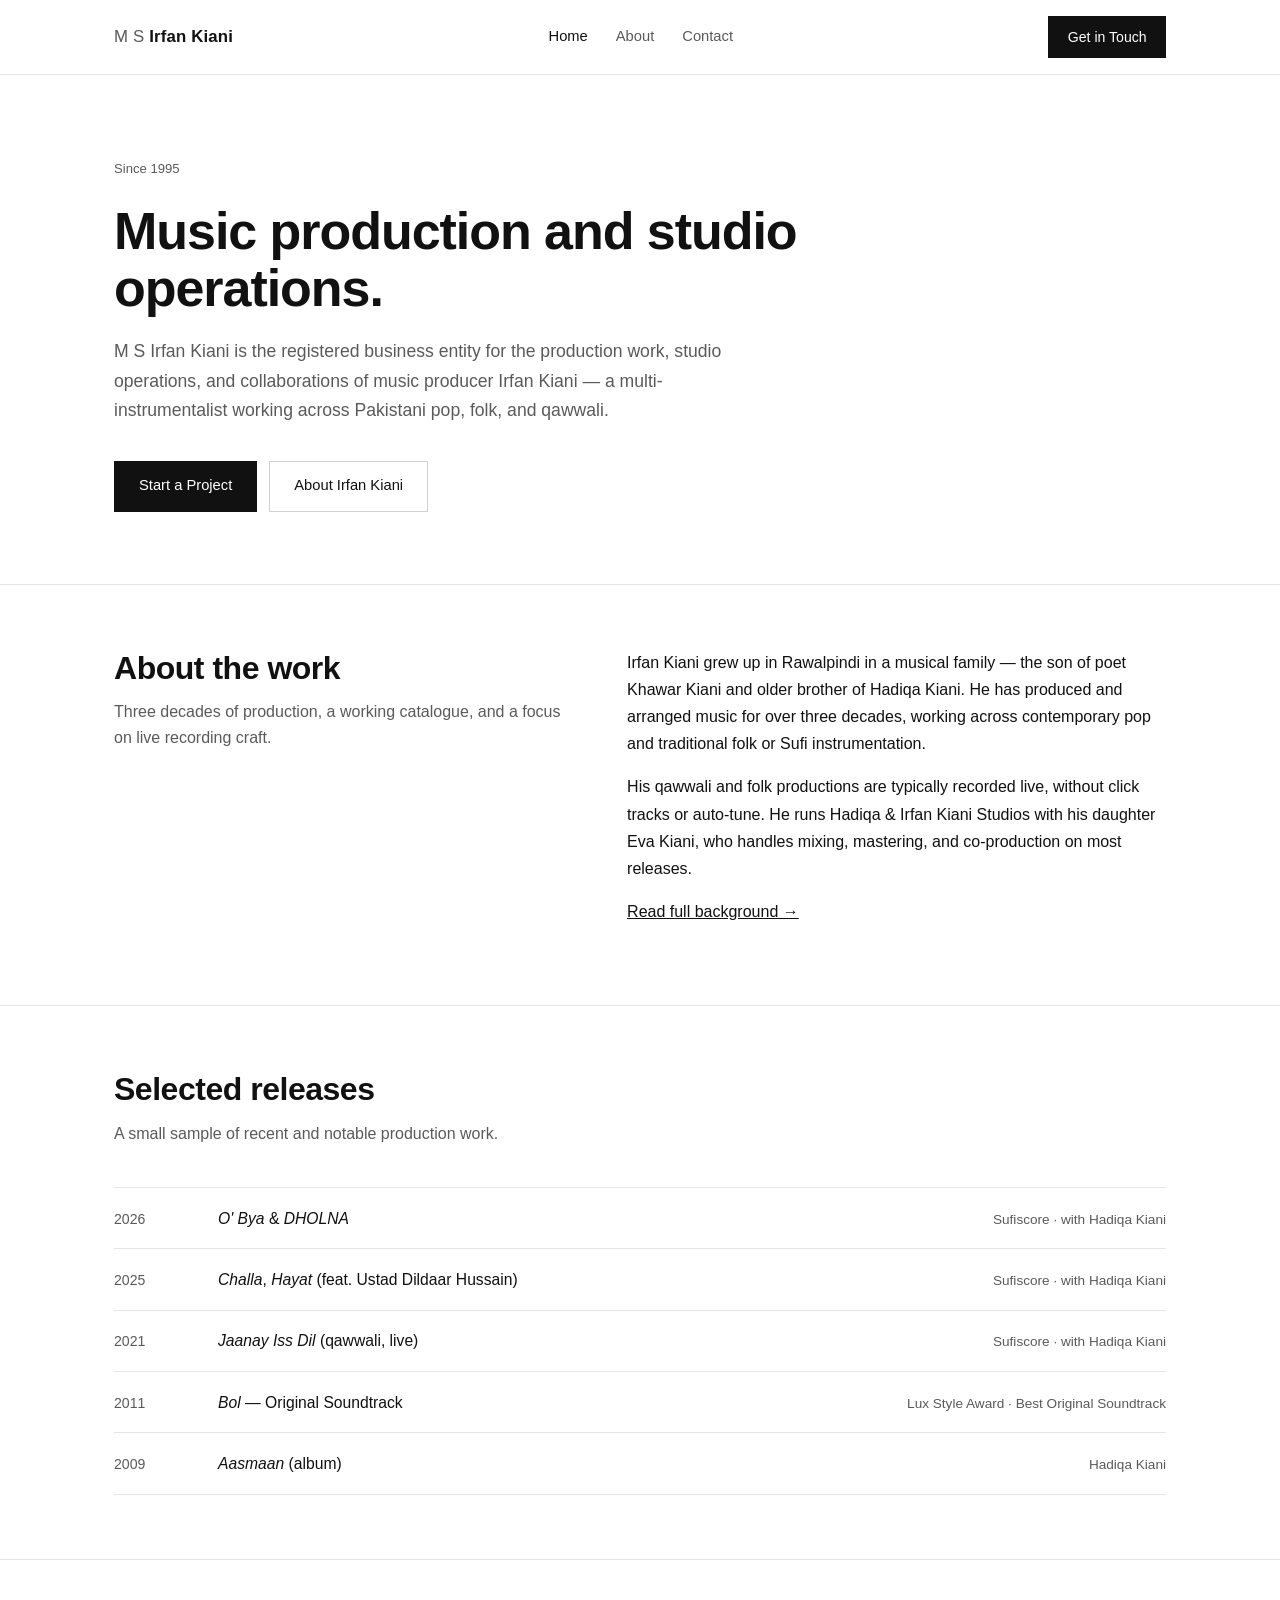
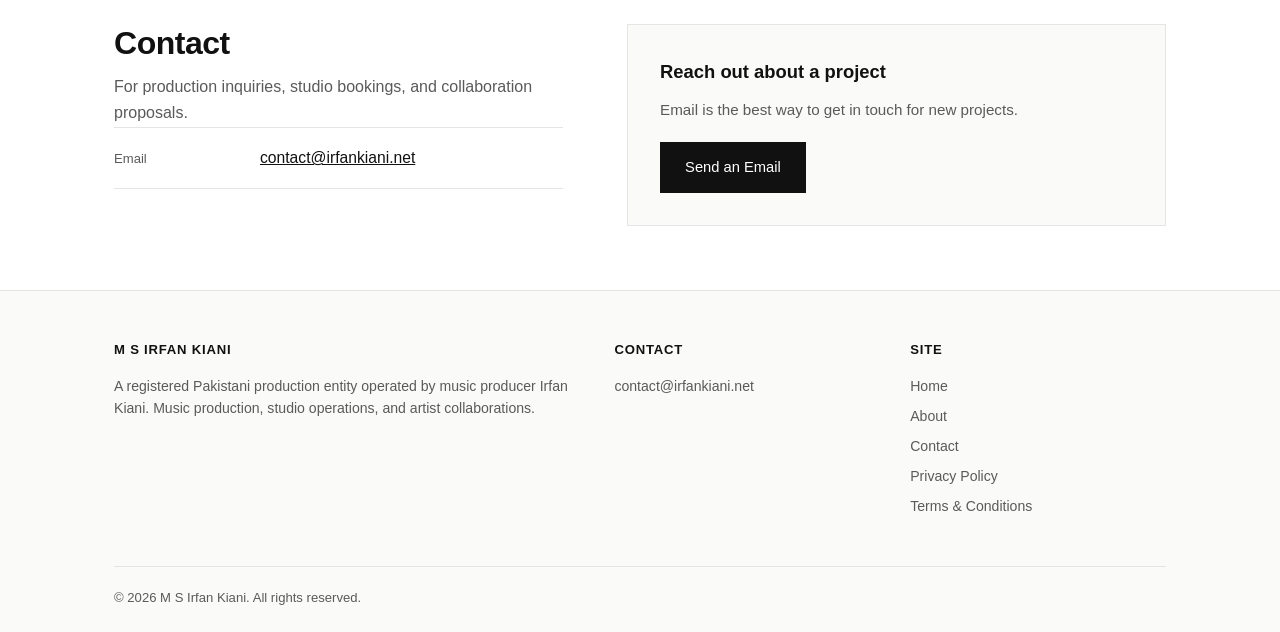
==== index.html @ 0a0e99d1 "Add files via upload" ====
<!DOCTYPE html>
<html lang="en">
<head>
<meta charset="UTF-8">
<meta name="viewport" content="width=device-width, initial-scale=1.0">
<title>M S Irfan Kiani — Music Production, Pakistan</title>
<meta name="description" content="M S Irfan Kiani is the registered music production business of music producer Irfan Kiani, based in Pakistan. Active since 1995.">
<link rel="stylesheet" href="css/styles.css">
</head>
<body>

<header class="site-header">
  <div class="container">
    <a href="index.html" class="brand"><span class="brand-light">M S</span> Irfan Kiani</a>
    <nav class="nav">
      <a href="index.html" class="active">Home</a>
      <a href="about.html">About</a>
      <a href="contact.html">Contact</a>
    </nav>
    <a href="contact.html" class="header-cta">Get in Touch</a>
  </div>
</header>

<main>

  <section class="hero">
    <div class="container">
      <span class="hero-location">Since 1995</span>
      <h1>Music production and studio operations.</h1>
      <p class="hero-sub">M S Irfan Kiani is the registered business entity for the production work, studio operations, and collaborations of music producer Irfan Kiani — a multi-instrumentalist working across Pakistani pop, folk, and qawwali.</p>
      <div class="hero-ctas">
        <a href="contact.html" class="btn">Start a Project</a>
        <a href="about.html" class="btn btn-outline">About Irfan Kiani</a>
      </div>
    </div>
  </section>

  <section>
    <div class="container">
      <div class="two-col">
        <div class="section-head" style="margin-bottom: 0;">
          <h2>About the work</h2>
          <p>Three decades of production, a working catalogue, and a focus on live recording craft.</p>
        </div>
        <div class="about-bio">
          <p>Irfan Kiani grew up in Rawalpindi in a musical family — the son of poet Khawar Kiani and older brother of Hadiqa Kiani. He has produced and arranged music for over three decades, working across contemporary pop and traditional folk or Sufi instrumentation.</p>
          <p>His qawwali and folk productions are typically recorded live, without click tracks or auto-tune. He runs Hadiqa &amp; Irfan Kiani Studios with his daughter Eva Kiani, who handles mixing, mastering, and co-production on most releases.</p>
          <p><a href="about.html" style="text-decoration: underline;">Read full background →</a></p>
        </div>
      </div>
    </div>
  </section>

  <section>
    <div class="container">
      <div class="section-head">
        <h2>Selected releases</h2>
        <p>A small sample of recent and notable production work.</p>
      </div>
      <ul class="releases-list">
        <li><span class="release-year">2026</span><span class="release-title"><em>O' Bya</em> &amp; <em>DHOLNA</em></span><span class="release-meta">Sufiscore · with Hadiqa Kiani</span></li>
        <li><span class="release-year">2025</span><span class="release-title"><em>Challa</em>, <em>Hayat</em> (feat. Ustad Dildaar Hussain)</span><span class="release-meta">Sufiscore · with Hadiqa Kiani</span></li>
        <li><span class="release-year">2021</span><span class="release-title"><em>Jaanay Iss Dil</em> (qawwali, live)</span><span class="release-meta">Sufiscore · with Hadiqa Kiani</span></li>
        <li><span class="release-year">2011</span><span class="release-title"><em>Bol</em> — Original Soundtrack</span><span class="release-meta">Lux Style Award · Best Original Soundtrack</span></li>
        <li><span class="release-year">2009</span><span class="release-title"><em>Aasmaan</em> (album)</span><span class="release-meta">Hadiqa Kiani</span></li>
      </ul>
    </div>
  </section>

  <section>
    <div class="container">
      <div class="two-col">
        <div>
          <div class="section-head" style="margin-bottom: 0;">
            <h2>Contact</h2>
            <p>For production inquiries, studio bookings, and collaboration proposals.</p>
          </div>
          <ul class="contact-info">
            <li><span class="ci-label">Email</span><span class="ci-value"><a href="mailto:contact@irfankiani.net">contact@irfankiani.net</a></span></li>
          </ul>
        </div>
        <div class="contact-cta-box">
          <h3>Reach out about a project</h3>
          <p>Email is the best way to get in touch for new projects.</p>
          <a href="mailto:contact@irfankiani.net" class="btn">Send an Email</a>
        </div>
      </div>
    </div>
  </section>

</main>

<footer class="site-footer">
  <div class="container">
    <div class="footer-grid">
      <div class="footer-col">
        <h4>M S Irfan Kiani</h4>
        <p>A registered Pakistani production entity operated by music producer Irfan Kiani. Music production, studio operations, and artist collaborations.</p>
      </div>
      <div class="footer-col">
        <h4>Contact</h4>
        <a href="mailto:contact@irfankiani.net">contact@irfankiani.net</a>
      </div>
      <div class="footer-col">
        <h4>Site</h4>
        <a href="index.html">Home</a>
        <a href="about.html">About</a>
        <a href="contact.html">Contact</a>
        <a href="privacy-policy.html">Privacy Policy</a>
        <a href="terms-conditions.html">Terms &amp; Conditions</a>
      </div>
    </div>
    <div class="footer-bottom">
      <p>&copy; 2026 M S Irfan Kiani. All rights reserved.</p>
    </div>
  </div>
</footer>

</body>
</html>
---- css/styles.css ----
/* ============================================================
   M S Irfan Kiani — Business Website
   ============================================================ */

*, *::before, *::after { box-sizing: border-box; margin: 0; padding: 0; }

:root {
  --bg: #ffffff;
  --bg-alt: #fafaf9;
  --border: #e5e5e3;
  --border-strong: #d0d0ce;
  --text: #111111;
  --text-muted: #5a5a5a;
  --accent: #111111;
}

html { scroll-behavior: smooth; }

body {
  font-family: -apple-system, BlinkMacSystemFont, 'Segoe UI', Roboto, Helvetica, Arial, sans-serif;
  background: var(--bg);
  color: var(--text);
  line-height: 1.6;
  font-size: 16px;
  -webkit-font-smoothing: antialiased;
}

a { color: var(--text); text-decoration: none; }
a:hover { text-decoration: underline; }

.container {
  max-width: 1100px;
  margin: 0 auto;
  padding: 0 1.5rem;
}

.container-narrow {
  max-width: 760px;
  margin: 0 auto;
  padding: 0 1.5rem;
}

img { max-width: 100%; display: block; }

/* ---------- Header ---------- */
.site-header {
  border-bottom: 1px solid var(--border);
  position: sticky;
  top: 0;
  z-index: 100;
  background: #ffffff;
}

.site-header .container {
  display: flex;
  justify-content: space-between;
  align-items: center;
  padding-top: 1rem;
  padding-bottom: 1rem;
  gap: 2rem;
}

.brand {
  font-size: 1.05rem;
  font-weight: 600;
  letter-spacing: 0.01em;
  color: var(--text);
}

.brand .brand-light { font-weight: 400; color: var(--text-muted); }

.nav {
  display: flex;
  align-items: center;
  gap: 1.75rem;
  flex: 1;
  justify-content: center;
}

.nav a {
  color: var(--text-muted);
  font-size: 0.92rem;
  font-weight: 500;
  text-decoration: none;
  transition: color 0.15s ease;
}

.nav a:hover, .nav a.active { color: var(--text); text-decoration: none; }

.header-cta {
  background: var(--accent);
  color: #ffffff;
  padding: 0.55rem 1.15rem;
  font-size: 0.88rem;
  font-weight: 500;
  text-decoration: none;
  border: 1px solid var(--accent);
}

.header-cta:hover { background: #000; text-decoration: none; }

/* ---------- Hero ---------- */
.hero {
  padding: 5rem 0 4.5rem;
  border-bottom: 1px solid var(--border);
}

.hero-location {
  display: inline-block;
  font-size: 0.82rem;
  color: var(--text-muted);
  margin-bottom: 1.5rem;
}

.hero h1 {
  font-size: clamp(2rem, 4.6vw, 3.25rem);
  font-weight: 600;
  line-height: 1.1;
  letter-spacing: -0.02em;
  margin-bottom: 1.25rem;
  max-width: 760px;
  color: var(--text);
}

.hero-sub {
  font-size: 1.1rem;
  color: var(--text-muted);
  max-width: 640px;
  margin-bottom: 2.25rem;
  line-height: 1.65;
}

.hero-ctas {
  display: flex;
  gap: 0.75rem;
  flex-wrap: wrap;
}

.btn {
  display: inline-block;
  padding: 0.8rem 1.5rem;
  background: var(--accent);
  color: #ffffff;
  font-weight: 500;
  font-size: 0.92rem;
  border: 1px solid var(--accent);
  text-decoration: none;
  transition: background 0.15s ease;
}

.btn:hover { background: #000; text-decoration: none; }

.btn-outline {
  background: transparent;
  color: var(--text);
  border: 1px solid var(--border-strong);
}

.btn-outline:hover { background: var(--bg-alt); border-color: var(--text); text-decoration: none; }

/* ---------- Sections ---------- */
section {
  padding: 4rem 0;
  border-bottom: 1px solid var(--border);
}

section:last-of-type { border-bottom: none; }

.section-head {
  margin-bottom: 2.5rem;
  max-width: 640px;
}

.section-head h2 {
  font-size: clamp(1.5rem, 2.8vw, 2rem);
  font-weight: 600;
  letter-spacing: -0.015em;
  line-height: 1.2;
  margin-bottom: 0.75rem;
  color: var(--text);
}

.section-head p {
  color: var(--text-muted);
  font-size: 1rem;
  line-height: 1.65;
}

/* ---------- Two-column layout ---------- */
.two-col {
  display: grid;
  grid-template-columns: 1fr 1.2fr;
  gap: 4rem;
  align-items: start;
}

@media (max-width: 768px) {
  .two-col { grid-template-columns: 1fr; gap: 2rem; }
}

/* ---------- Services ---------- */
.services-grid {
  display: grid;
  grid-template-columns: repeat(auto-fit, minmax(260px, 1fr));
  gap: 0;
  border: 1px solid var(--border);
}

.service-item {
  padding: 2rem 1.75rem;
  border-right: 1px solid var(--border);
  border-bottom: 1px solid var(--border);
  background: #ffffff;
}

.service-item:last-child { border-right: none; }

@media (max-width: 768px) {
  .service-item { border-right: none; }
}

.service-num {
  font-size: 0.78rem;
  color: var(--text-muted);
  font-weight: 500;
  margin-bottom: 0.85rem;
  letter-spacing: 0.04em;
}

.service-item h3 {
  font-size: 1.05rem;
  font-weight: 600;
  margin-bottom: 0.5rem;
  color: var(--text);
}

.service-item p {
  color: var(--text-muted);
  font-size: 0.92rem;
  line-height: 1.6;
}

/* ---------- Quick facts / credentials ---------- */
.facts-list {
  list-style: none;
  border-top: 1px solid var(--border);
}

.facts-list li {
  padding: 1.1rem 0;
  border-bottom: 1px solid var(--border);
  display: flex;
  justify-content: space-between;
  align-items: baseline;
  gap: 1rem;
}

.facts-list .fact-label {
  font-size: 0.88rem;
  color: var(--text-muted);
}

.facts-list .fact-value {
  font-size: 0.92rem;
  color: var(--text);
  font-weight: 500;
  text-align: right;
}

/* ---------- Releases list ---------- */
.releases-list {
  list-style: none;
  border-top: 1px solid var(--border);
}

.releases-list li {
  padding: 1.1rem 0;
  border-bottom: 1px solid var(--border);
  display: grid;
  grid-template-columns: 80px 1fr auto;
  gap: 1.5rem;
  align-items: baseline;
}

.releases-list .release-year {
  font-size: 0.88rem;
  color: var(--text-muted);
  font-variant-numeric: tabular-nums;
}

.releases-list .release-title {
  font-size: 0.98rem;
  font-weight: 500;
  color: var(--text);
}

.releases-list .release-meta {
  font-size: 0.85rem;
  color: var(--text-muted);
}

@media (max-width: 540px) {
  .releases-list li { grid-template-columns: 70px 1fr; }
  .releases-list .release-meta { grid-column: 2; padding-top: 0.2rem; }
}

/* ---------- Contact section ---------- */
.contact-info {
  list-style: none;
}

.contact-info li {
  padding: 1.1rem 0;
  border-bottom: 1px solid var(--border);
  display: grid;
  grid-template-columns: 130px 1fr;
  gap: 1rem;
  align-items: baseline;
}

.contact-info li:first-child { border-top: 1px solid var(--border); }

.contact-info .ci-label {
  font-size: 0.82rem;
  color: var(--text-muted);
  font-weight: 500;
}

.contact-info .ci-value {
  font-size: 0.98rem;
  color: var(--text);
}

.contact-info .ci-value a { color: var(--text); text-decoration: underline; }
.contact-info .ci-value a:hover { color: #000; }

.contact-cta-box {
  background: var(--bg-alt);
  border: 1px solid var(--border);
  padding: 2rem;
}

.contact-cta-box h3 {
  font-size: 1.15rem;
  font-weight: 600;
  margin-bottom: 0.75rem;
  color: var(--text);
}

.contact-cta-box p {
  color: var(--text-muted);
  margin-bottom: 1.25rem;
  font-size: 0.95rem;
  line-height: 1.6;
}

/* ---------- Footer ---------- */
.site-footer {
  background: var(--bg-alt);
  padding: 3rem 0 1.5rem;
  border-top: 1px solid var(--border);
}

.footer-grid {
  display: grid;
  grid-template-columns: 1.8fr 1fr 1fr;
  gap: 2.5rem;
  margin-bottom: 2.5rem;
}

@media (max-width: 768px) {
  .footer-grid { grid-template-columns: 1fr 1fr; }
}

@media (max-width: 480px) {
  .footer-grid { grid-template-columns: 1fr; gap: 1.75rem; }
}

.footer-col h4 {
  font-size: 0.82rem;
  font-weight: 600;
  color: var(--text);
  margin-bottom: 1rem;
  text-transform: uppercase;
  letter-spacing: 0.06em;
}

.footer-col p,
.footer-col a {
  color: var(--text-muted);
  font-size: 0.88rem;
  line-height: 1.55;
  display: block;
  margin-bottom: 0.5rem;
  text-decoration: none;
}

.footer-col p { color: var(--text-muted); margin-bottom: 0.75rem; }

.footer-col a:hover { color: var(--text); text-decoration: underline; }

.footer-bottom {
  border-top: 1px solid var(--border);
  padding-top: 1.25rem;
  display: flex;
  justify-content: space-between;
  align-items: center;
  flex-wrap: wrap;
  gap: 0.75rem;
}

.footer-bottom p {
  color: var(--text-muted);
  font-size: 0.82rem;
}

/* ---------- Legal pages ---------- */
.legal-content {
  padding: 4rem 0 5rem;
}

.legal-content h1 {
  font-size: clamp(1.75rem, 3.6vw, 2.4rem);
  font-weight: 600;
  letter-spacing: -0.02em;
  margin-bottom: 0.5rem;
  line-height: 1.2;
}

.legal-meta {
  color: var(--text-muted);
  font-size: 0.88rem;
  margin-bottom: 2.5rem;
  padding-bottom: 1.25rem;
  border-bottom: 1px solid var(--border);
}

.legal-content h2 {
  font-size: 1.1rem;
  font-weight: 600;
  margin-top: 2.5rem;
  margin-bottom: 0.75rem;
  color: var(--text);
}

.legal-content p, .legal-content li {
  color: #2a2a2a;
  margin-bottom: 0.9rem;
  font-size: 0.98rem;
  line-height: 1.75;
}

.legal-content ul { padding-left: 1.25rem; margin-bottom: 1rem; }
.legal-content ul li { margin-bottom: 0.4rem; }
.legal-content a { color: var(--text); text-decoration: underline; }

/* ---------- Page-specific: About ---------- */
.about-bio p {
  color: var(--text);
  font-size: 1rem;
  margin-bottom: 1rem;
  line-height: 1.7;
}

/* ---------- Responsive ---------- */
@media (max-width: 768px) {
  .nav { display: none; }
  .site-header .container { padding-top: 0.85rem; padding-bottom: 0.85rem; }
  .hero { padding: 3.5rem 0 3rem; }
  section { padding: 3rem 0; }
}

@media (max-width: 540px) {
  .header-cta { padding: 0.5rem 0.85rem; font-size: 0.82rem; }
  .btn { padding: 0.7rem 1.2rem; font-size: 0.88rem; }
}
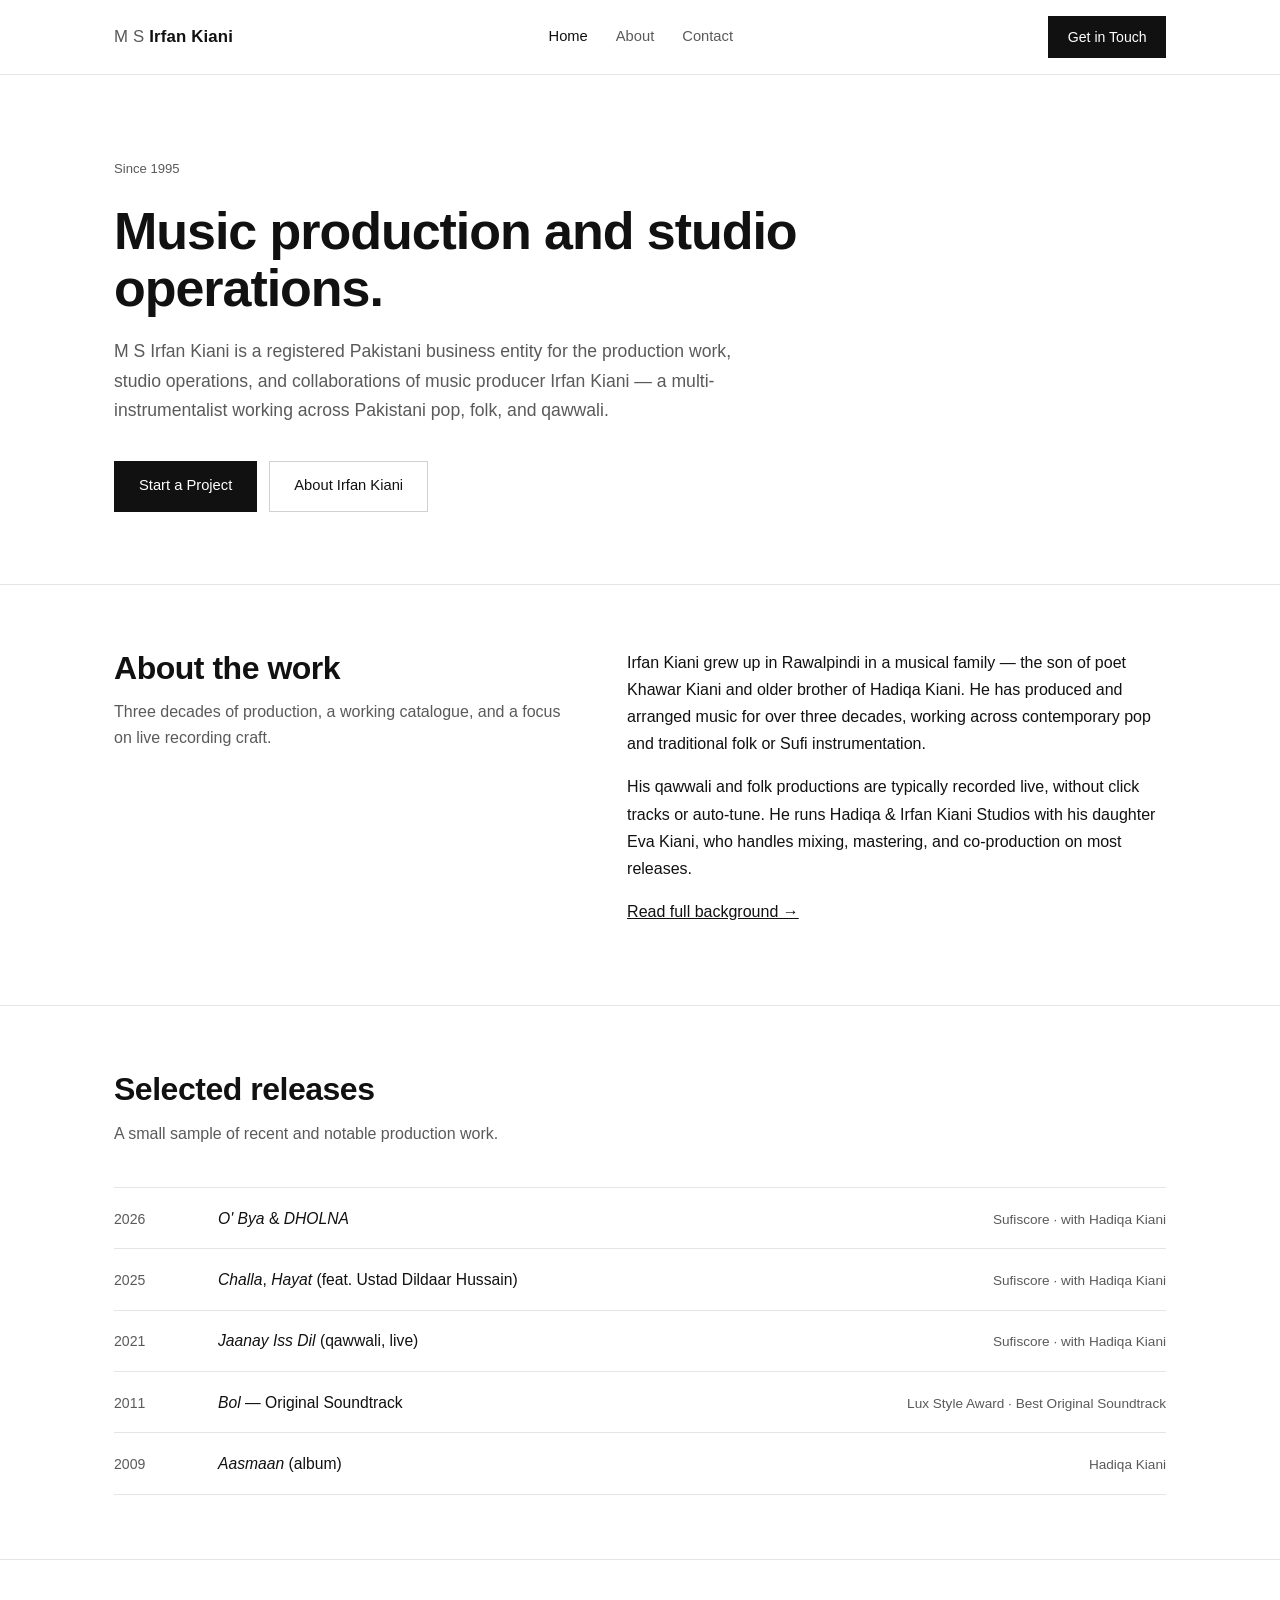
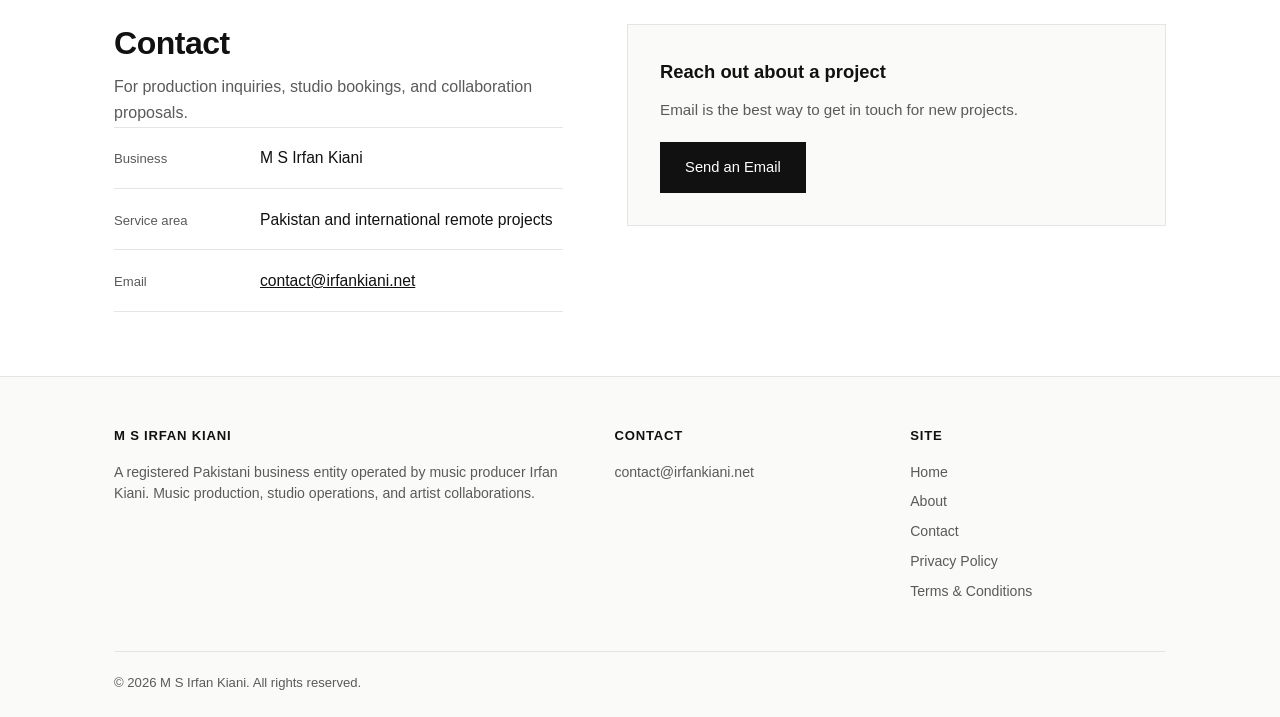
==== commit ba2571a0: "Add files via upload" ====
--- a/index.html
+++ b/index.html
@@ -27,7 +27,7 @@
     <div class="container">
       <span class="hero-location">Since 1995</span>
       <h1>Music production and studio operations.</h1>
-      <p class="hero-sub">M S Irfan Kiani is the registered business entity for the production work, studio operations, and collaborations of music producer Irfan Kiani — a multi-instrumentalist working across Pakistani pop, folk, and qawwali.</p>
+      <p class="hero-sub">M S Irfan Kiani is a registered Pakistani business entity for the production work, studio operations, and collaborations of music producer Irfan Kiani — a multi-instrumentalist working across Pakistani pop, folk, and qawwali.</p>
       <div class="hero-ctas">
         <a href="contact.html" class="btn">Start a Project</a>
         <a href="about.html" class="btn btn-outline">About Irfan Kiani</a>
@@ -76,6 +76,8 @@
             <p>For production inquiries, studio bookings, and collaboration proposals.</p>
           </div>
           <ul class="contact-info">
+            <li><span class="ci-label">Business</span><span class="ci-value">M S Irfan Kiani</span></li>
+            <li><span class="ci-label">Service area</span><span class="ci-value">Pakistan and international remote projects</span></li>
             <li><span class="ci-label">Email</span><span class="ci-value"><a href="mailto:contact@irfankiani.net">contact@irfankiani.net</a></span></li>
           </ul>
         </div>
@@ -95,7 +97,7 @@
     <div class="footer-grid">
       <div class="footer-col">
         <h4>M S Irfan Kiani</h4>
-        <p>A registered Pakistani production entity operated by music producer Irfan Kiani. Music production, studio operations, and artist collaborations.</p>
+        <p>A registered Pakistani business entity operated by music producer Irfan Kiani. Music production, studio operations, and artist collaborations.</p>
       </div>
       <div class="footer-col">
         <h4>Contact</h4>
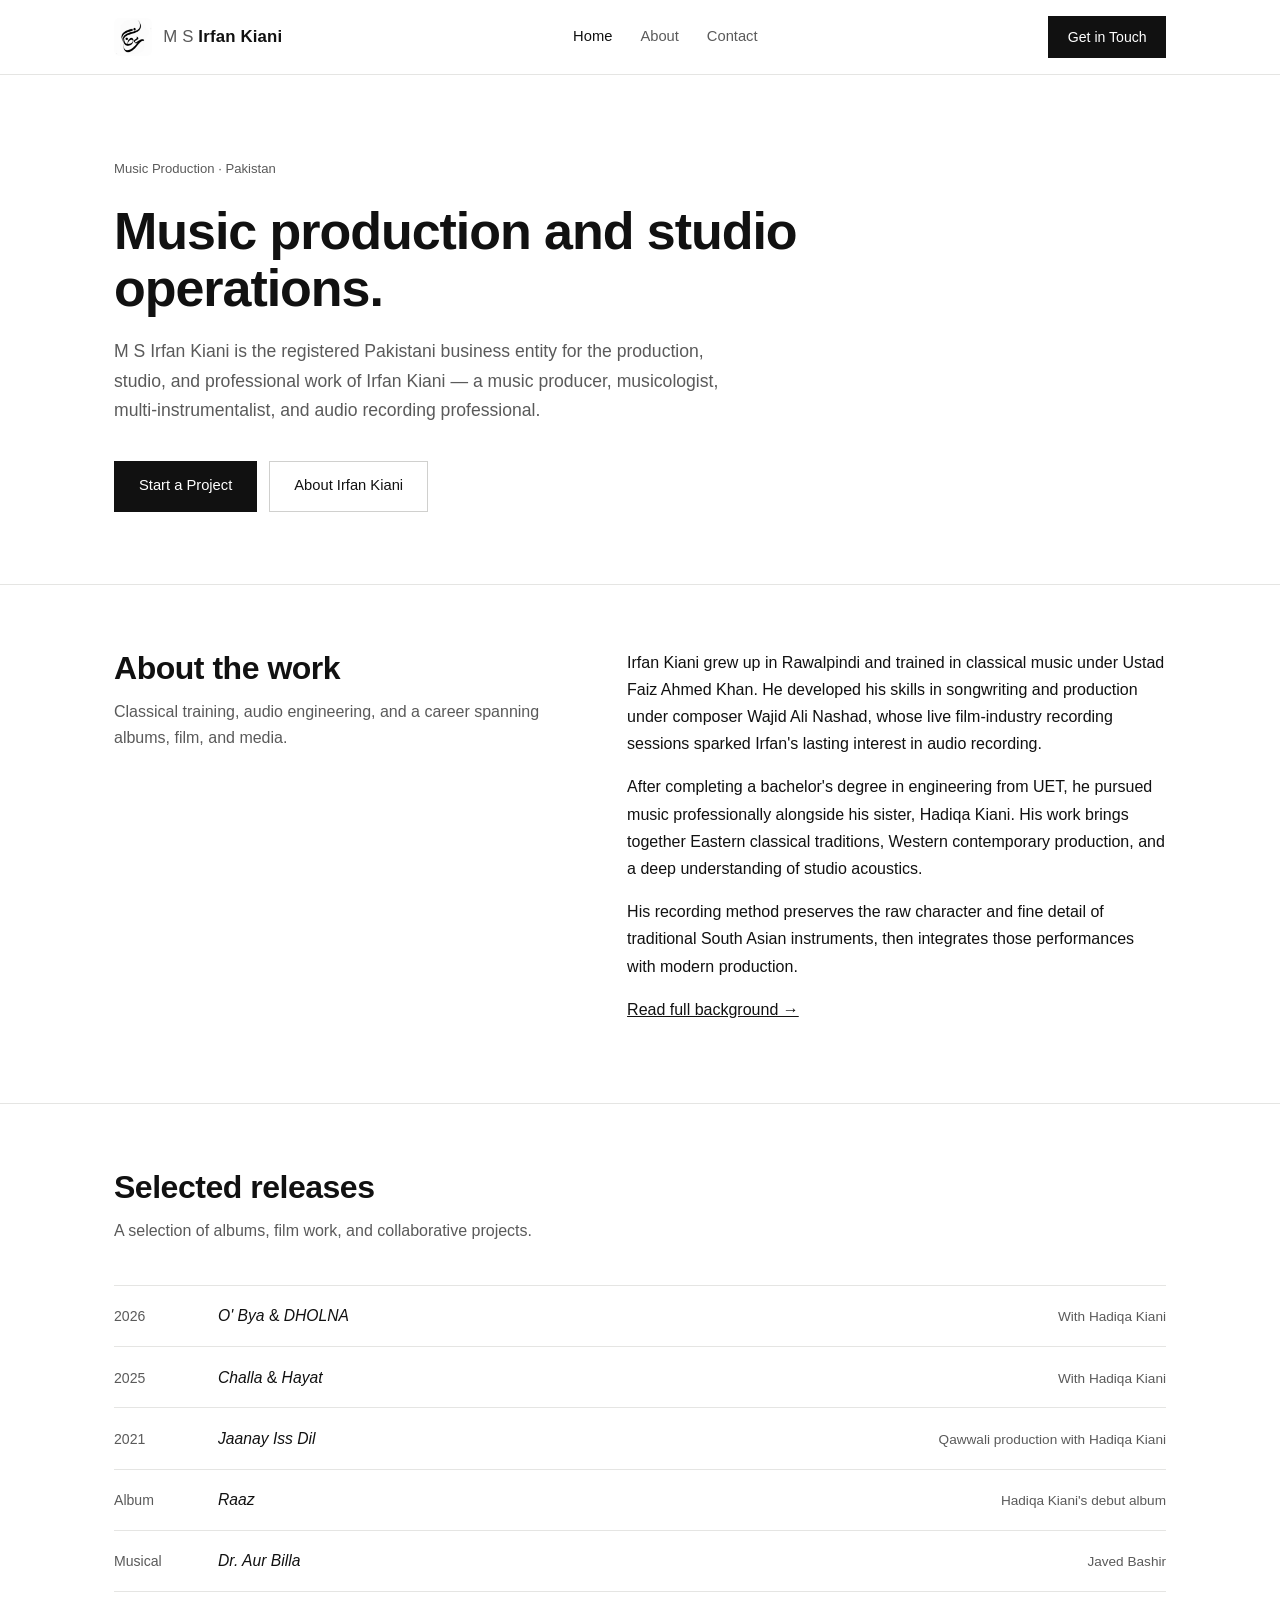
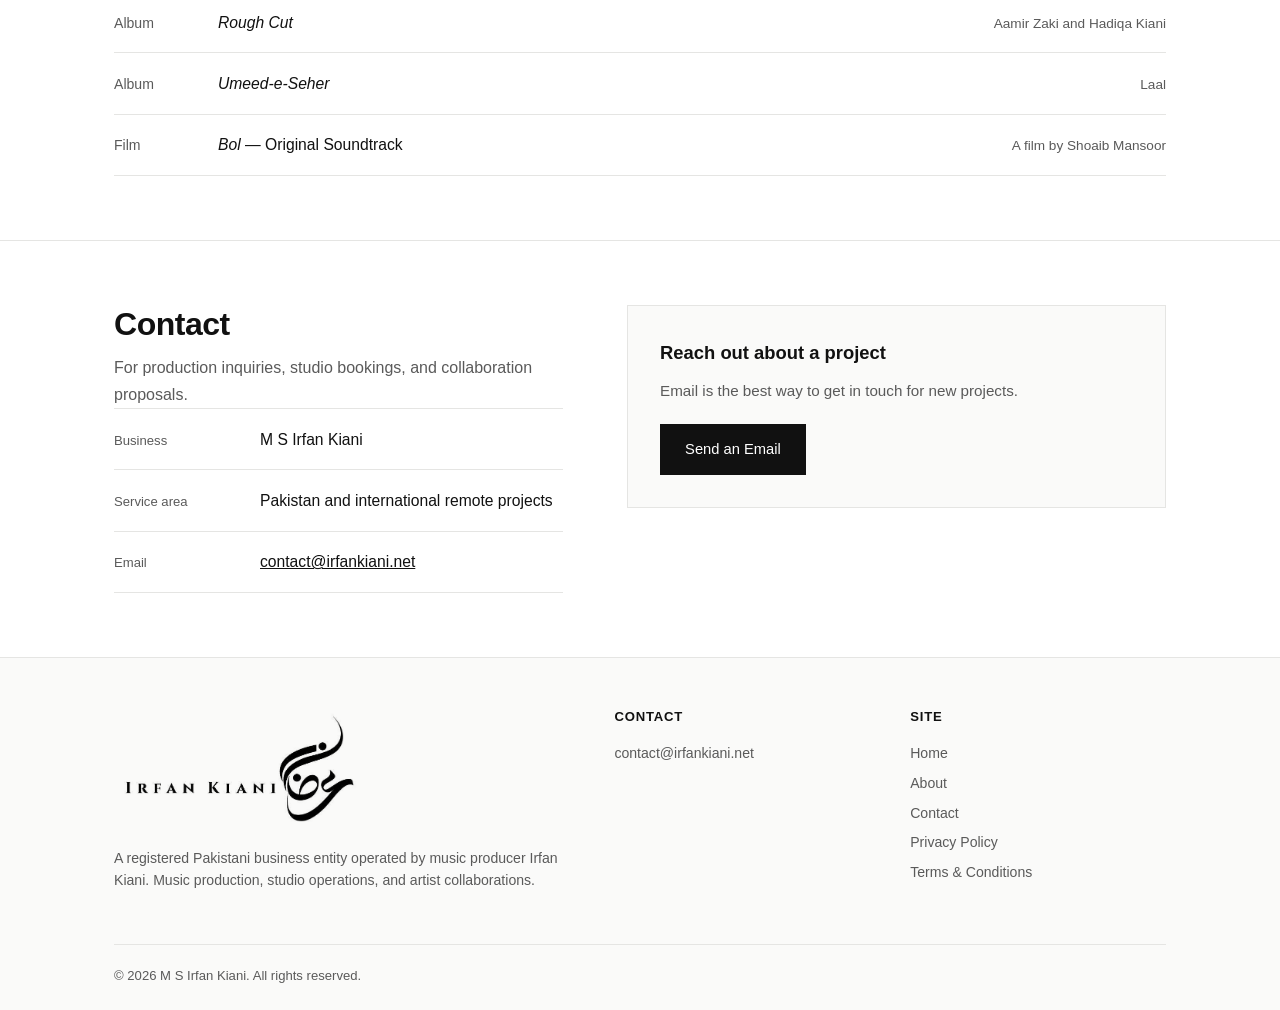
==== commit f1192b31: "Add files via upload" ====
--- a/index.html
+++ b/index.html
@@ -4,14 +4,15 @@
 <meta charset="UTF-8">
 <meta name="viewport" content="width=device-width, initial-scale=1.0">
 <title>M S Irfan Kiani — Music Production, Pakistan</title>
-<meta name="description" content="M S Irfan Kiani is the registered music production business of music producer Irfan Kiani, based in Pakistan. Active since 1995.">
+<meta name="description" content="M S Irfan Kiani is the registered music production business of Pakistani music producer and musicologist Irfan Kiani.">
+<link rel="icon" type="image/png" href="favicon.png">
 <link rel="stylesheet" href="css/styles.css">
 </head>
 <body>
 
 <header class="site-header">
   <div class="container">
-    <a href="index.html" class="brand"><span class="brand-light">M S</span> Irfan Kiani</a>
+    <a href="index.html" class="brand" aria-label="M S Irfan Kiani home"><img src="favicon.png" alt="" class="brand-mark"><span><span class="brand-light">M S</span> Irfan Kiani</span></a>
     <nav class="nav">
       <a href="index.html" class="active">Home</a>
       <a href="about.html">About</a>
@@ -25,9 +26,9 @@
 
   <section class="hero">
     <div class="container">
-      <span class="hero-location">Since 1995</span>
+      <span class="hero-location">Music Production · Pakistan</span>
       <h1>Music production and studio operations.</h1>
-      <p class="hero-sub">M S Irfan Kiani is a registered Pakistani business entity for the production work, studio operations, and collaborations of music producer Irfan Kiani — a multi-instrumentalist working across Pakistani pop, folk, and qawwali.</p>
+      <p class="hero-sub">M S Irfan Kiani is the registered Pakistani business entity for the production, studio, and professional work of Irfan Kiani — a music producer, musicologist, multi-instrumentalist, and audio recording professional.</p>
       <div class="hero-ctas">
         <a href="contact.html" class="btn">Start a Project</a>
         <a href="about.html" class="btn btn-outline">About Irfan Kiani</a>
@@ -40,11 +41,12 @@
       <div class="two-col">
         <div class="section-head" style="margin-bottom: 0;">
           <h2>About the work</h2>
-          <p>Three decades of production, a working catalogue, and a focus on live recording craft.</p>
+          <p>Classical training, audio engineering, and a career spanning albums, film, and media.</p>
         </div>
         <div class="about-bio">
-          <p>Irfan Kiani grew up in Rawalpindi in a musical family — the son of poet Khawar Kiani and older brother of Hadiqa Kiani. He has produced and arranged music for over three decades, working across contemporary pop and traditional folk or Sufi instrumentation.</p>
-          <p>His qawwali and folk productions are typically recorded live, without click tracks or auto-tune. He runs Hadiqa &amp; Irfan Kiani Studios with his daughter Eva Kiani, who handles mixing, mastering, and co-production on most releases.</p>
+          <p>Irfan Kiani grew up in Rawalpindi and trained in classical music under Ustad Faiz Ahmed Khan. He developed his skills in songwriting and production under composer Wajid Ali Nashad, whose live film-industry recording sessions sparked Irfan's lasting interest in audio recording.</p>
+          <p>After completing a bachelor's degree in engineering from UET, he pursued music professionally alongside his sister, Hadiqa Kiani. His work brings together Eastern classical traditions, Western contemporary production, and a deep understanding of studio acoustics.</p>
+          <p>His recording method preserves the raw character and fine detail of traditional South Asian instruments, then integrates those performances with modern production.</p>
           <p><a href="about.html" style="text-decoration: underline;">Read full background →</a></p>
         </div>
       </div>
@@ -55,14 +57,17 @@
     <div class="container">
       <div class="section-head">
         <h2>Selected releases</h2>
-        <p>A small sample of recent and notable production work.</p>
+        <p>A selection of albums, film work, and collaborative projects.</p>
       </div>
       <ul class="releases-list">
-        <li><span class="release-year">2026</span><span class="release-title"><em>O' Bya</em> &amp; <em>DHOLNA</em></span><span class="release-meta">Sufiscore · with Hadiqa Kiani</span></li>
-        <li><span class="release-year">2025</span><span class="release-title"><em>Challa</em>, <em>Hayat</em> (feat. Ustad Dildaar Hussain)</span><span class="release-meta">Sufiscore · with Hadiqa Kiani</span></li>
-        <li><span class="release-year">2021</span><span class="release-title"><em>Jaanay Iss Dil</em> (qawwali, live)</span><span class="release-meta">Sufiscore · with Hadiqa Kiani</span></li>
-        <li><span class="release-year">2011</span><span class="release-title"><em>Bol</em> — Original Soundtrack</span><span class="release-meta">Lux Style Award · Best Original Soundtrack</span></li>
-        <li><span class="release-year">2009</span><span class="release-title"><em>Aasmaan</em> (album)</span><span class="release-meta">Hadiqa Kiani</span></li>
+        <li><span class="release-year">2026</span><span class="release-title"><em>O' Bya</em> &amp; <em>DHOLNA</em></span><span class="release-meta">With Hadiqa Kiani</span></li>
+        <li><span class="release-year">2025</span><span class="release-title"><em>Challa</em> &amp; <em>Hayat</em></span><span class="release-meta">With Hadiqa Kiani</span></li>
+        <li><span class="release-year">2021</span><span class="release-title"><em>Jaanay Iss Dil</em></span><span class="release-meta">Qawwali production with Hadiqa Kiani</span></li>
+        <li><span class="release-year">Album</span><span class="release-title"><em>Raaz</em></span><span class="release-meta">Hadiqa Kiani's debut album</span></li>
+        <li><span class="release-year">Musical</span><span class="release-title"><em>Dr. Aur Billa</em></span><span class="release-meta">Javed Bashir</span></li>
+        <li><span class="release-year">Album</span><span class="release-title"><em>Rough Cut</em></span><span class="release-meta">Aamir Zaki and Hadiqa Kiani</span></li>
+        <li><span class="release-year">Album</span><span class="release-title"><em>Umeed-e-Seher</em></span><span class="release-meta">Laal</span></li>
+        <li><span class="release-year">Film</span><span class="release-title"><em>Bol</em> — Original Soundtrack</span><span class="release-meta">A film by Shoaib Mansoor</span></li>
       </ul>
     </div>
   </section>
@@ -96,7 +101,7 @@
   <div class="container">
     <div class="footer-grid">
       <div class="footer-col">
-        <h4>M S Irfan Kiani</h4>
+        <img src="logo-wordmark.png" alt="Irfan Kiani" class="footer-logo">
         <p>A registered Pakistani business entity operated by music producer Irfan Kiani. Music production, studio operations, and artist collaborations.</p>
       </div>
       <div class="footer-col">
--- a/css/styles.css
+++ b/css/styles.css
@@ -61,10 +61,23 @@
 }
 
 .brand {
+  display: inline-flex;
+  align-items: center;
+  gap: 0.7rem;
   font-size: 1.05rem;
   font-weight: 600;
   letter-spacing: 0.01em;
   color: var(--text);
+  text-decoration: none;
+}
+
+.brand:hover { text-decoration: none; }
+
+.brand-mark {
+  width: 38px;
+  height: 38px;
+  object-fit: cover;
+  border-radius: 6px;
 }
 
 .brand .brand-light { font-weight: 400; color: var(--text-muted); }
@@ -383,6 +396,14 @@
   margin-bottom: 1rem;
   text-transform: uppercase;
   letter-spacing: 0.06em;
+}
+
+.footer-logo {
+  display: block;
+  width: min(100%, 250px);
+  height: auto;
+  margin-bottom: 1rem;
+  mix-blend-mode: multiply;
 }
 
 .footer-col p,
@@ -471,6 +492,8 @@
 }
 
 @media (max-width: 540px) {
+  .brand { gap: 0.5rem; font-size: 0.9rem; }
+  .brand-mark { width: 34px; height: 34px; }
   .header-cta { padding: 0.5rem 0.85rem; font-size: 0.82rem; }
   .btn { padding: 0.7rem 1.2rem; font-size: 0.88rem; }
 }
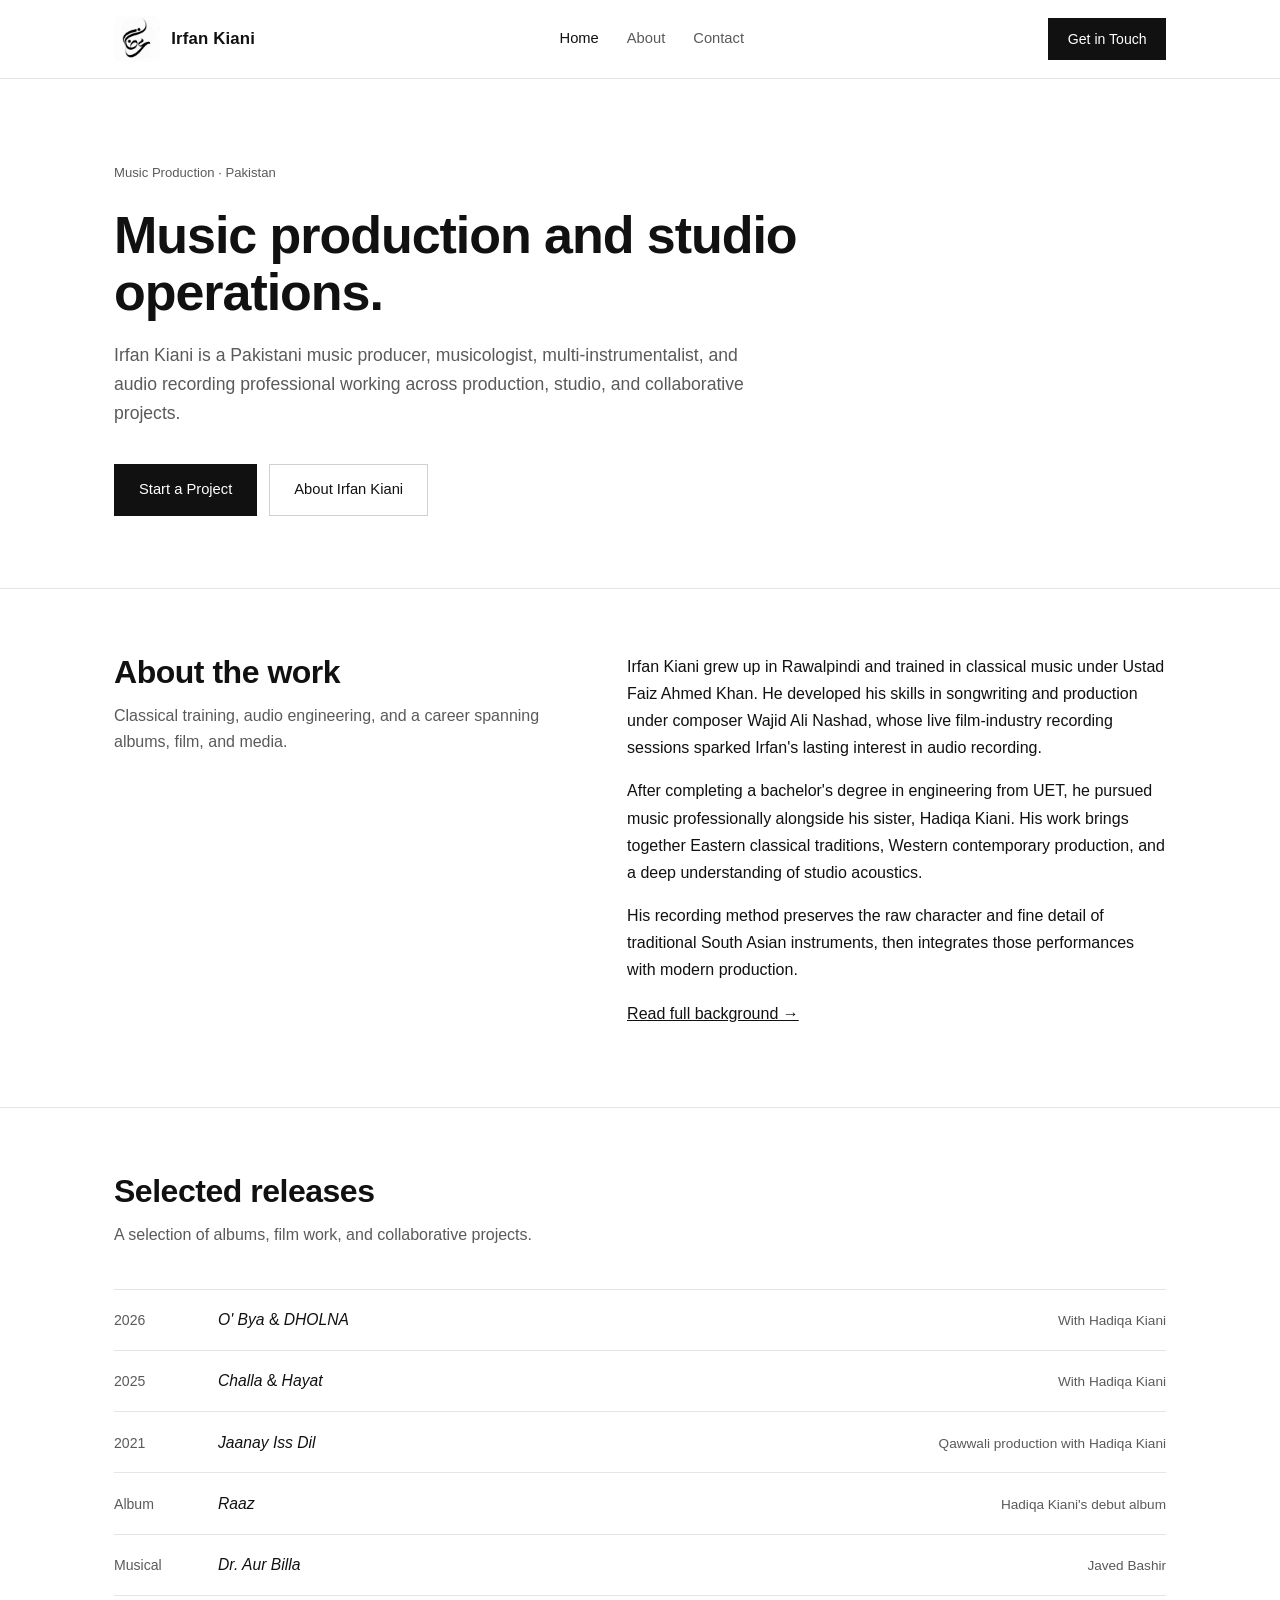
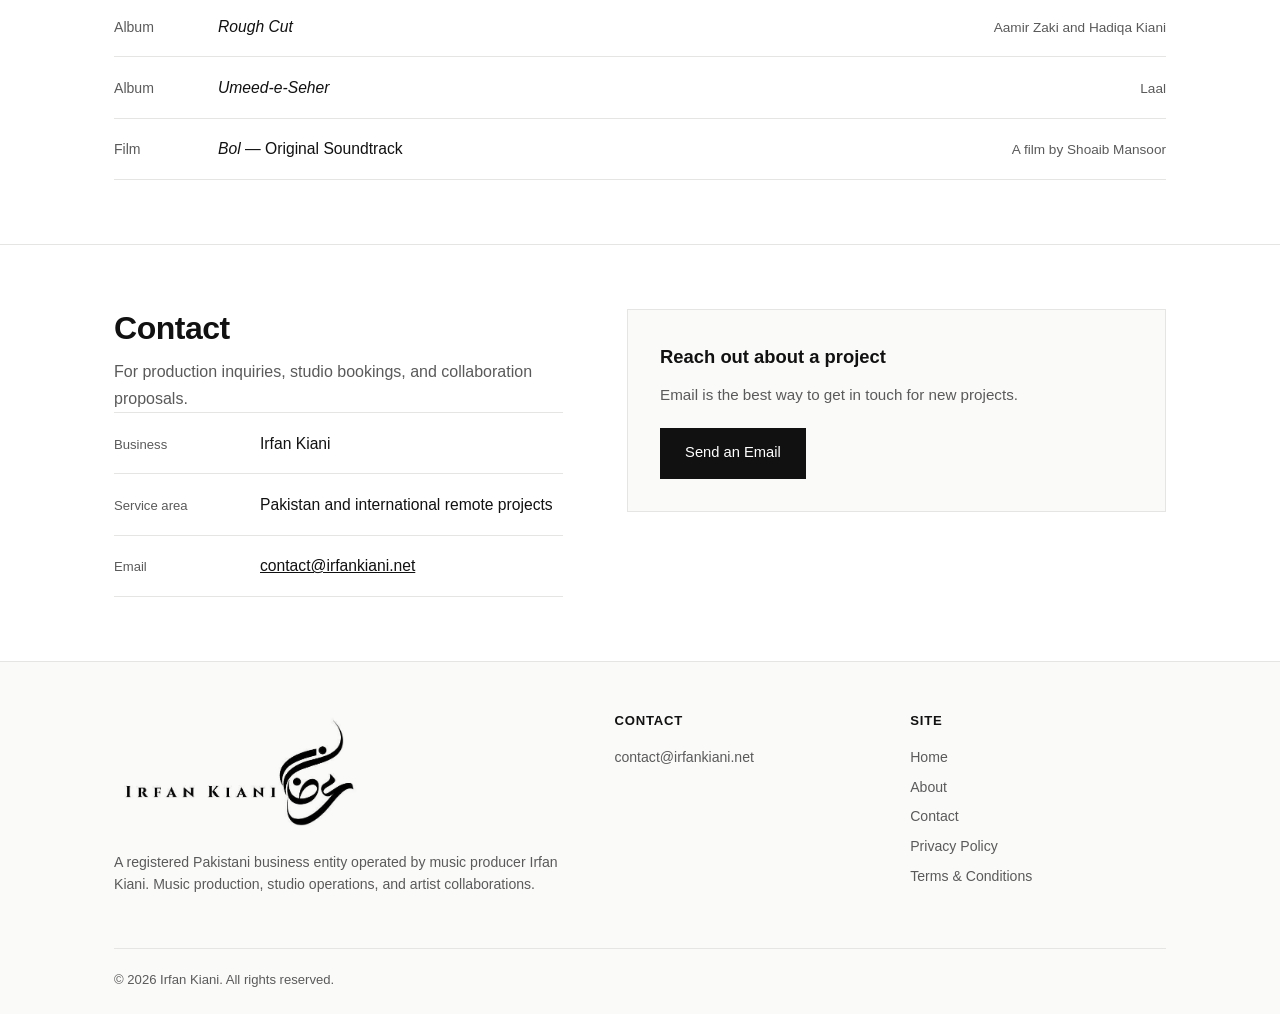
==== commit fb1ff998: "Add files via upload" ====
--- a/index.html
+++ b/index.html
@@ -3,8 +3,8 @@
 <head>
 <meta charset="UTF-8">
 <meta name="viewport" content="width=device-width, initial-scale=1.0">
-<title>M S Irfan Kiani — Music Production, Pakistan</title>
-<meta name="description" content="M S Irfan Kiani is the registered music production business of Pakistani music producer and musicologist Irfan Kiani.">
+<title>Irfan Kiani — Music Production, Pakistan</title>
+<meta name="description" content="Irfan Kiani is a Pakistani music producer, musicologist, multi-instrumentalist, and audio recording professional.">
 <link rel="icon" type="image/png" href="favicon.png">
 <link rel="stylesheet" href="css/styles.css">
 </head>
@@ -12,7 +12,7 @@
 
 <header class="site-header">
   <div class="container">
-    <a href="index.html" class="brand" aria-label="M S Irfan Kiani home"><img src="favicon.png" alt="" class="brand-mark"><span><span class="brand-light">M S</span> Irfan Kiani</span></a>
+    <a href="index.html" class="brand" aria-label="Irfan Kiani home"><img src="favicon.png" alt="" class="brand-mark"><span>Irfan Kiani</span></a>
     <nav class="nav">
       <a href="index.html" class="active">Home</a>
       <a href="about.html">About</a>
@@ -28,7 +28,7 @@
     <div class="container">
       <span class="hero-location">Music Production · Pakistan</span>
       <h1>Music production and studio operations.</h1>
-      <p class="hero-sub">M S Irfan Kiani is the registered Pakistani business entity for the production, studio, and professional work of Irfan Kiani — a music producer, musicologist, multi-instrumentalist, and audio recording professional.</p>
+      <p class="hero-sub">Irfan Kiani is a Pakistani music producer, musicologist, multi-instrumentalist, and audio recording professional working across production, studio, and collaborative projects.</p>
       <div class="hero-ctas">
         <a href="contact.html" class="btn">Start a Project</a>
         <a href="about.html" class="btn btn-outline">About Irfan Kiani</a>
@@ -81,7 +81,7 @@
             <p>For production inquiries, studio bookings, and collaboration proposals.</p>
           </div>
           <ul class="contact-info">
-            <li><span class="ci-label">Business</span><span class="ci-value">M S Irfan Kiani</span></li>
+            <li><span class="ci-label">Business</span><span class="ci-value">Irfan Kiani</span></li>
             <li><span class="ci-label">Service area</span><span class="ci-value">Pakistan and international remote projects</span></li>
             <li><span class="ci-label">Email</span><span class="ci-value"><a href="mailto:contact@irfankiani.net">contact@irfankiani.net</a></span></li>
           </ul>
@@ -118,7 +118,7 @@
       </div>
     </div>
     <div class="footer-bottom">
-      <p>&copy; 2026 M S Irfan Kiani. All rights reserved.</p>
+      <p>&copy; 2026 Irfan Kiani. All rights reserved.</p>
     </div>
   </div>
 </footer>
--- a/css/styles.css
+++ b/css/styles.css
@@ -1,5 +1,5 @@
 /* ============================================================
-   M S Irfan Kiani — Business Website
+   Irfan Kiani — Business Website
    ============================================================ */
 
 *, *::before, *::after { box-sizing: border-box; margin: 0; padding: 0; }
@@ -14,7 +14,10 @@
   --accent: #111111;
 }
 
-html { scroll-behavior: smooth; }
+html {
+  scroll-behavior: smooth;
+  scroll-padding-top: 6rem;
+}
 
 body {
   font-family: -apple-system, BlinkMacSystemFont, 'Segoe UI', Roboto, Helvetica, Arial, sans-serif;
@@ -74,8 +77,9 @@
 .brand:hover { text-decoration: none; }
 
 .brand-mark {
-  width: 38px;
-  height: 38px;
+  width: 46px;
+  height: 46px;
+  flex: 0 0 46px;
   object-fit: cover;
   border-radius: 6px;
 }
@@ -493,7 +497,11 @@
 
 @media (max-width: 540px) {
   .brand { gap: 0.5rem; font-size: 0.9rem; }
-  .brand-mark { width: 34px; height: 34px; }
+  .brand-mark { width: 40px; height: 40px; flex-basis: 40px; }
   .header-cta { padding: 0.5rem 0.85rem; font-size: 0.82rem; }
   .btn { padding: 0.7rem 1.2rem; font-size: 0.88rem; }
 }
+
+@media (prefers-reduced-motion: reduce) {
+  html { scroll-behavior: auto; }
+}
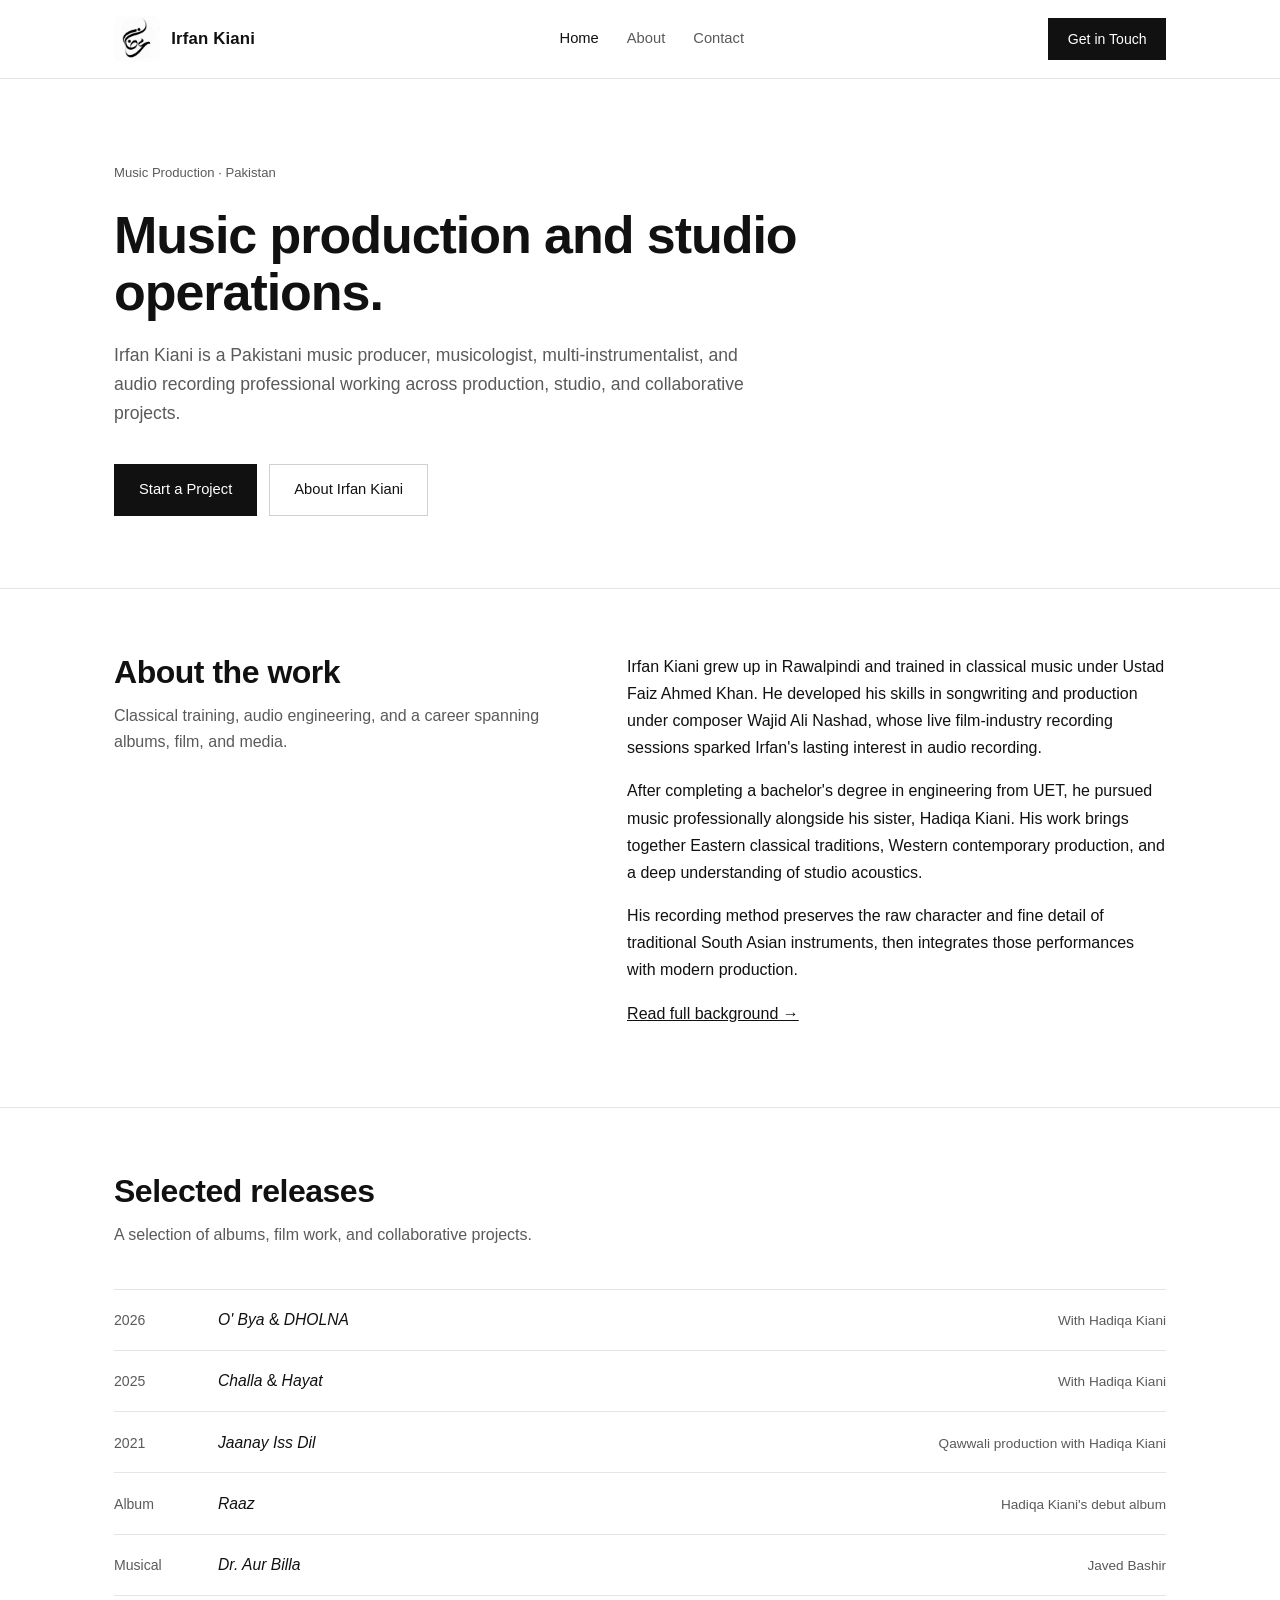
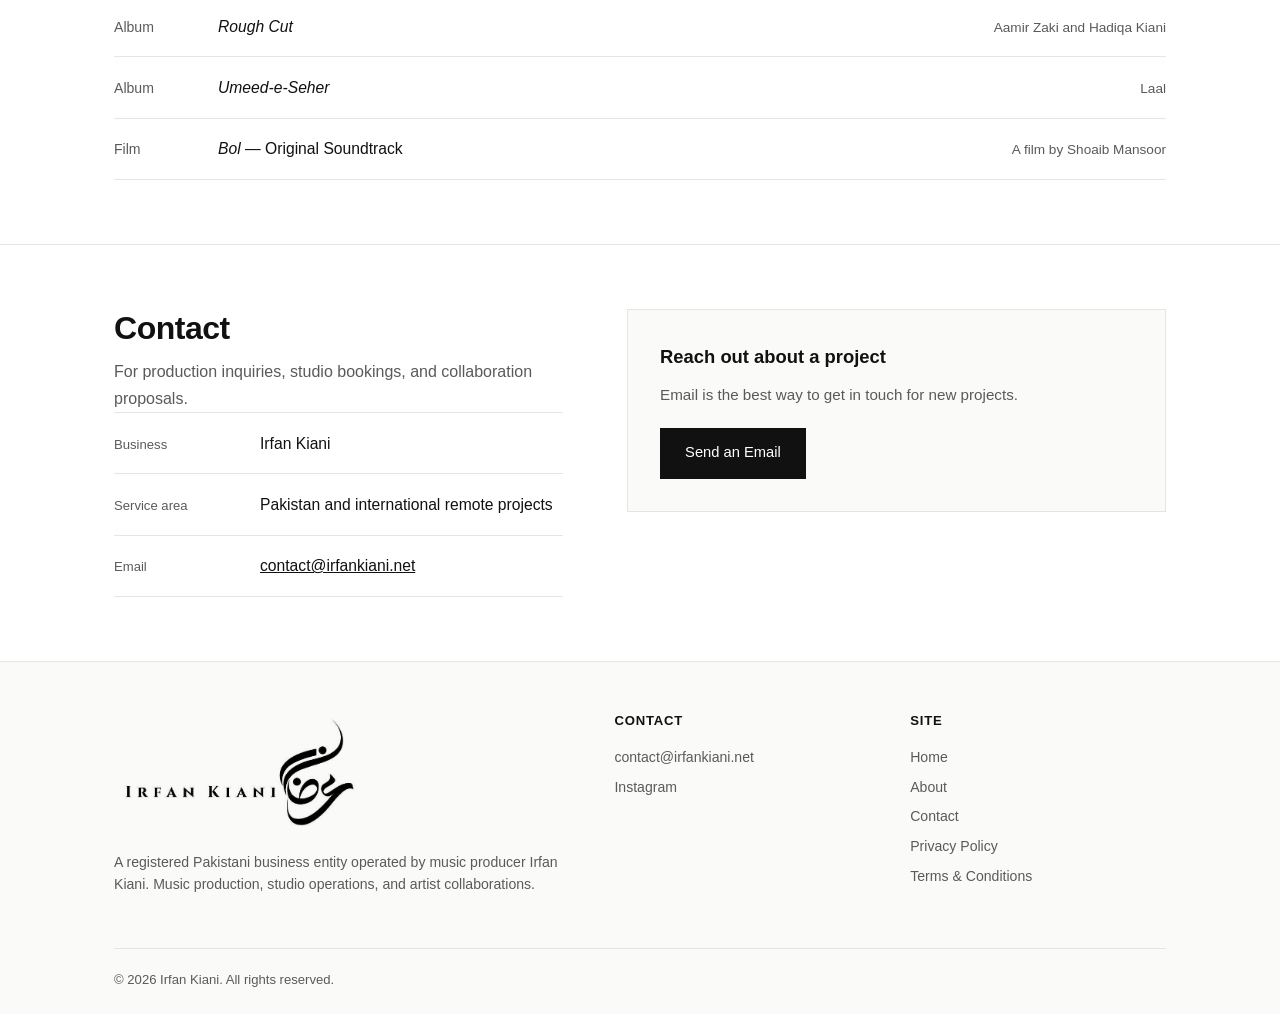
==== commit a7532120: "Add files via upload" ====
--- a/index.html
+++ b/index.html
@@ -107,6 +107,7 @@
       <div class="footer-col">
         <h4>Contact</h4>
         <a href="mailto:contact@irfankiani.net">contact@irfankiani.net</a>
+        <a href="https://www.instagram.com/irfankianii/" target="_blank" rel="noopener noreferrer">Instagram</a>
       </div>
       <div class="footer-col">
         <h4>Site</h4>
